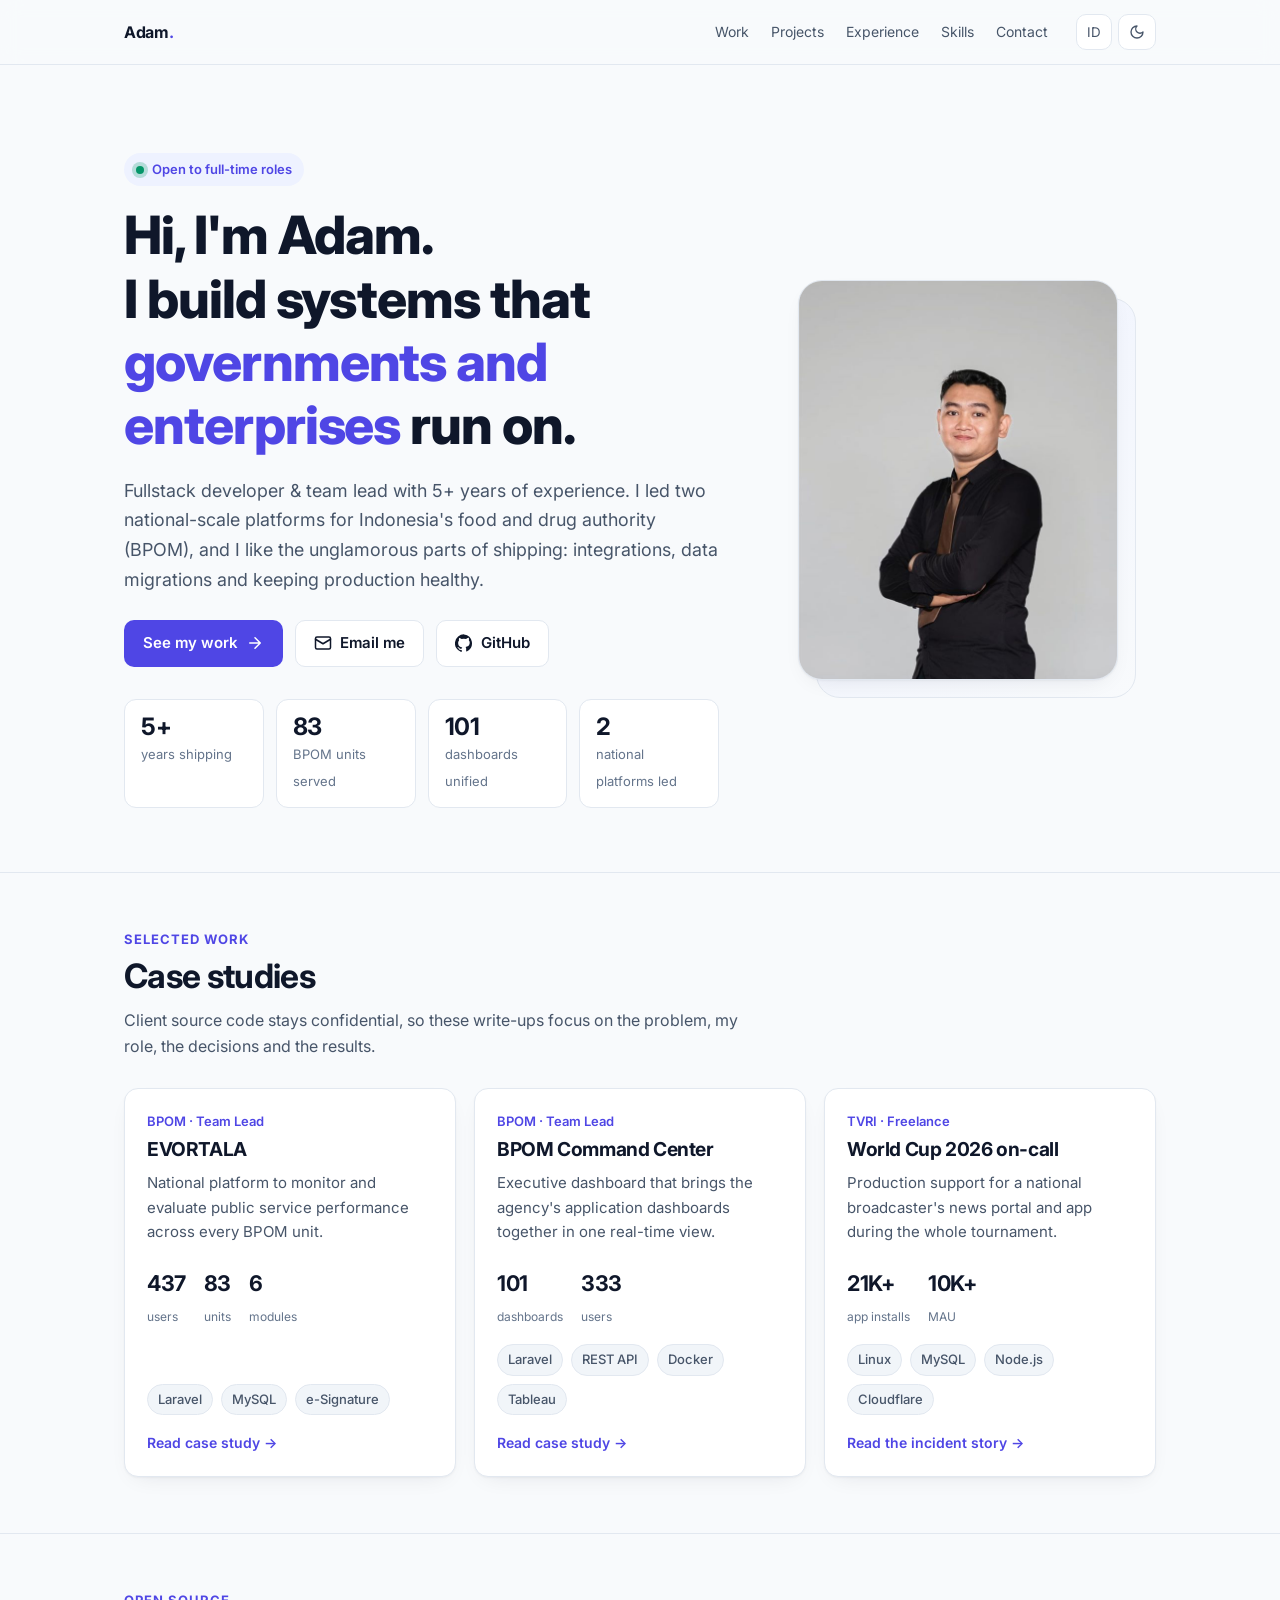
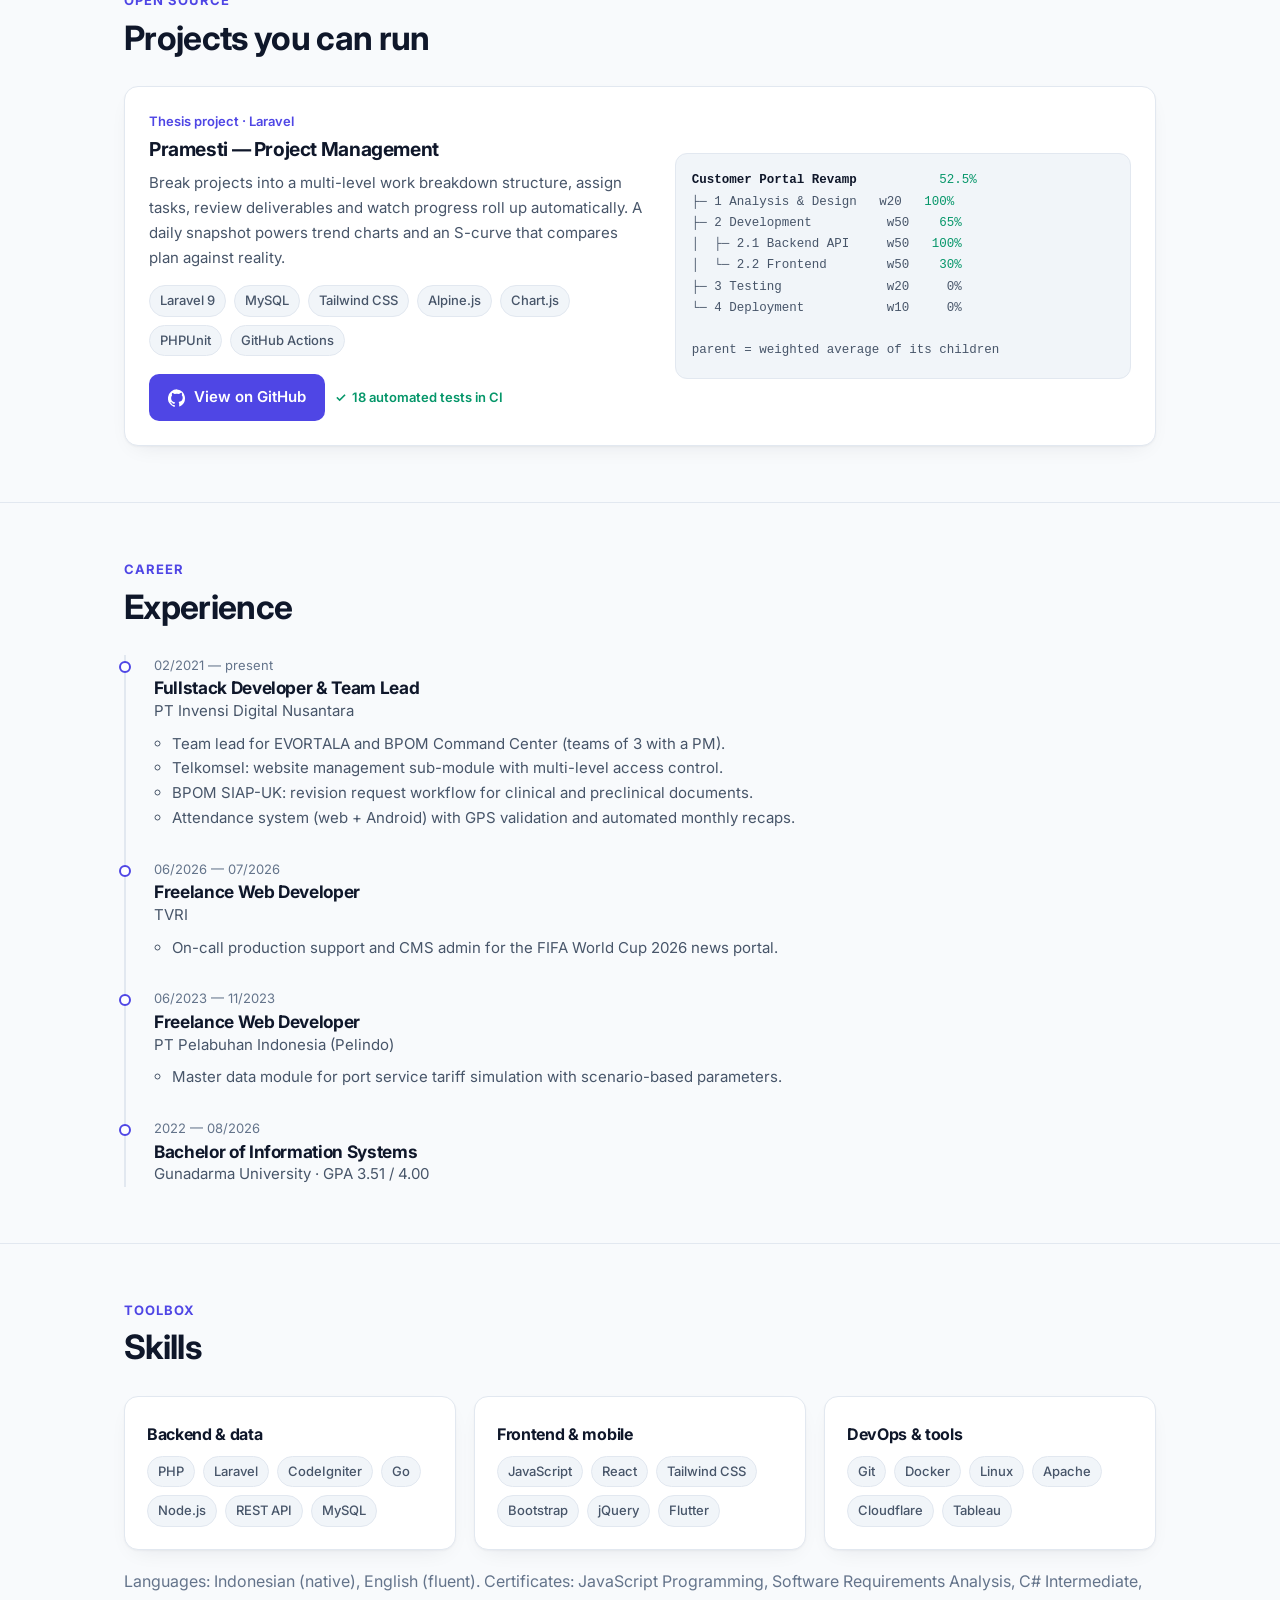
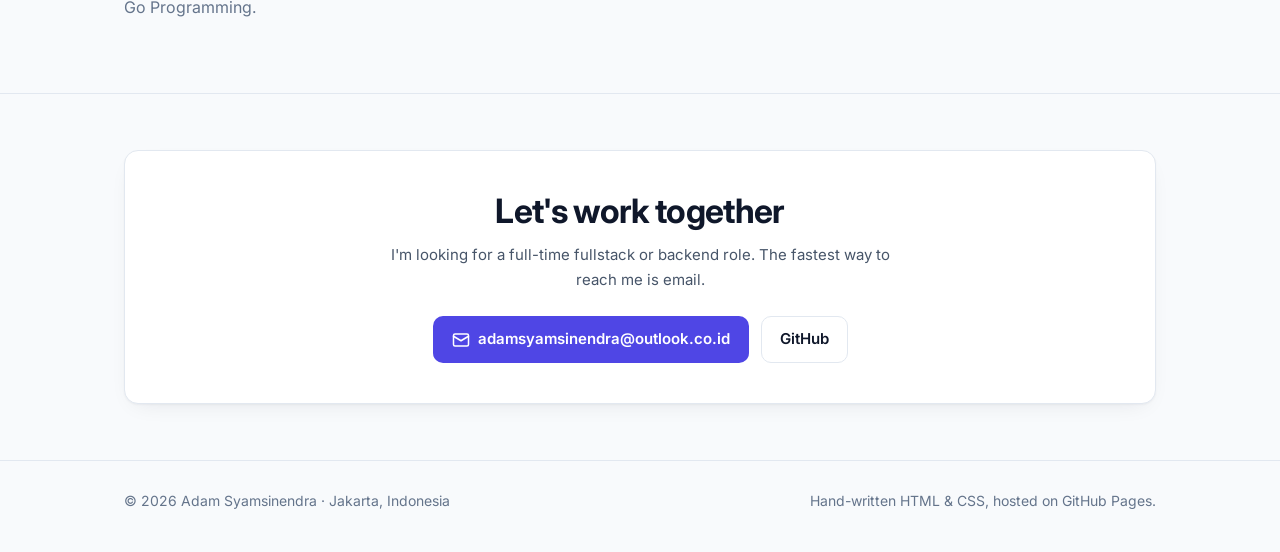
==== index.html @ 6bcafc55 "Add portfolio site with three case studies Bilingual (English / Indonesian) static site with dark mo" ====
<!DOCTYPE html>
<html lang="en">
<head>
    <meta charset="utf-8">
    <meta name="viewport" content="width=device-width, initial-scale=1">
    <title>Adam Syamsinendra · Fullstack Developer</title>
    <meta name="title-en" content="Adam Syamsinendra · Fullstack Developer">
    <meta name="title-id" content="Adam Syamsinendra · Fullstack Developer">
    <meta name="description" content="Fullstack developer and team lead from Jakarta. 5+ years building government and enterprise systems with Laravel, REST APIs and Flutter.">
    <meta property="og:title" content="Adam Syamsinendra · Fullstack Developer & Team Lead">
    <meta property="og:description" content="Government and enterprise systems for BPOM, TVRI, Telkomsel and Pelindo. Laravel · REST API · Go · Flutter.">
    <meta property="og:image" content="https://admsymsnndr1.github.io/assets/img/adam.jpg">
    <meta property="og:type" content="website">
    <link rel="icon" href="data:image/svg+xml,%3Csvg xmlns='http://www.w3.org/2000/svg' viewBox='0 0 32 32'%3E%3Crect width='32' height='32' rx='8' fill='%234f46e5'/%3E%3Ctext x='16' y='22' font-family='Arial' font-weight='700' font-size='16' text-anchor='middle' fill='white'%3EAS%3C/text%3E%3C/svg%3E">
    <link rel="preconnect" href="https://fonts.googleapis.com">
    <link rel="preconnect" href="https://fonts.gstatic.com" crossorigin>
    <link rel="stylesheet" href="https://fonts.googleapis.com/css2?family=Inter:wght@400;500;600;700;800&display=swap">
    <script>
        (function () {
            var r = document.documentElement, l = null, t = null;
            try { l = localStorage.getItem('lang'); t = localStorage.getItem('theme'); } catch (e) {}
            r.setAttribute('data-lang', l || ((navigator.language || 'en').toLowerCase().indexOf('id') === 0 ? 'id' : 'en'));
            r.setAttribute('data-theme', t || (window.matchMedia && matchMedia('(prefers-color-scheme: dark)').matches ? 'dark' : 'light'));
        })();
    </script>
    <link rel="stylesheet" href="assets/css/style.css">
</head>
<body>

<header class="site-header">
    <div class="container">
        <a href="#top" class="logo">Adam<span>.</span></a>
        <nav class="nav" aria-label="Main">
            <a href="#work"><span lang="en">Work</span><span lang="id">Studi kasus</span></a>
            <a href="#projects"><span lang="en">Projects</span><span lang="id">Proyek</span></a>
            <a href="#experience"><span lang="en">Experience</span><span lang="id">Pengalaman</span></a>
            <a href="#skills"><span lang="en">Skills</span><span lang="id">Keahlian</span></a>
            <a href="#contact"><span lang="en">Contact</span><span lang="id">Kontak</span></a>
        </nav>
        <div class="toolbar">
            <button type="button" class="icon-btn" data-lang-toggle>ID</button>
            <button type="button" class="icon-btn" data-theme-toggle aria-label="Toggle dark mode">
                <svg class="theme-light-icon" viewBox="0 0 24 24" fill="none" stroke="currentColor" stroke-width="2" stroke-linecap="round" stroke-linejoin="round" aria-hidden="true"><path d="M12 3a6 6 0 0 0 9 9 9 9 0 1 1-9-9Z"/></svg>
                <svg class="theme-dark-icon" viewBox="0 0 24 24" fill="none" stroke="currentColor" stroke-width="2" stroke-linecap="round" stroke-linejoin="round" aria-hidden="true"><circle cx="12" cy="12" r="4"/><path d="M12 2v2M12 20v2M4.93 4.93l1.41 1.41M17.66 17.66l1.41 1.41M2 12h2M20 12h2M6.34 17.66l-1.41 1.41M19.07 4.93l-1.41 1.41"/></svg>
            </button>
        </div>
    </div>
</header>

<main id="top">

    <!-- HERO -->
    <section class="hero">
        <div class="container">
            <div>
                <span class="eyebrow"><span class="dot"></span>
                    <span lang="en">Open to full-time roles</span><span lang="id">Terbuka untuk posisi full-time</span>
                </span>
                <h1>
                    <span lang="en">Hi, I'm Adam.<br>I build systems that <span class="accent">governments and enterprises</span> run on.</span>
                    <span lang="id">Halo, saya Adam.<br>Saya membangun sistem yang dipakai <span class="accent">instansi pemerintah dan perusahaan</span>.</span>
                </h1>
                <p class="lead">
                    <span lang="en">Fullstack developer &amp; team lead with 5+ years of experience. I led two national-scale platforms for Indonesia's food and drug authority (BPOM), and I like the unglamorous parts of shipping: integrations, data migrations and keeping production healthy.</span>
                    <span lang="id">Fullstack developer &amp; team lead dengan pengalaman 5+ tahun. Saya memimpin pengembangan dua platform nasional untuk BPOM, dan senang mengerjakan bagian yang sering dianggap "tidak keren": integrasi sistem, migrasi data, dan menjaga aplikasi tetap sehat di produksi.</span>
                </p>
                <div class="actions">
                    <a class="btn btn-primary" href="#work">
                        <span lang="en">See my work</span><span lang="id">Lihat studi kasus</span>
                        <svg viewBox="0 0 24 24" fill="none" stroke="currentColor" stroke-width="2" stroke-linecap="round" stroke-linejoin="round" aria-hidden="true"><path d="M5 12h14M12 5l7 7-7 7"/></svg>
                    </a>
                    <a class="btn btn-outline" href="mailto:adamsyamsinendra@outlook.co.id">
                        <svg viewBox="0 0 24 24" fill="none" stroke="currentColor" stroke-width="2" stroke-linecap="round" stroke-linejoin="round" aria-hidden="true"><rect x="2" y="4" width="20" height="16" rx="2"/><path d="m22 7-10 6L2 7"/></svg>
                        <span lang="en">Email me</span><span lang="id">Kirim email</span>
                    </a>
                    <a class="btn btn-outline" href="https://github.com/admsymsnndr1" target="_blank" rel="noopener">
                        <svg viewBox="0 0 24 24" fill="currentColor" aria-hidden="true"><path d="M12 .5a12 12 0 0 0-3.8 23.4c.6.1.8-.3.8-.6v-2c-3.3.7-4-1.6-4-1.6-.6-1.4-1.4-1.8-1.4-1.8-1-.7.1-.7.1-.7 1.2.1 1.8 1.2 1.8 1.2 1 1.8 2.8 1.3 3.5 1 .1-.8.4-1.3.7-1.6-2.7-.3-5.5-1.3-5.5-6 0-1.2.5-2.3 1.2-3.1-.1-.4-.5-1.6.1-3.2 0 0 1-.3 3.3 1.2a11.5 11.5 0 0 1 6 0C17.3 4.7 18.3 5 18.3 5c.7 1.6.2 2.8.1 3.2.8.8 1.2 1.9 1.2 3.1 0 4.6-2.8 5.6-5.5 5.9.4.4.8 1.1.8 2.2v3.3c0 .3.2.7.8.6A12 12 0 0 0 12 .5Z"/></svg>
                        GitHub
                    </a>
                </div>

                <div class="stats">
                    <div class="stat"><strong>5+</strong><span lang="en">years shipping</span><span lang="id">tahun pengalaman</span></div>
                    <div class="stat"><strong>83</strong><span lang="en">BPOM units served</span><span lang="id">unit BPOM terlayani</span></div>
                    <div class="stat"><strong>101</strong><span lang="en">dashboards unified</span><span lang="id">dashboard disatukan</span></div>
                    <div class="stat"><strong>2</strong><span lang="en">national platforms led</span><span lang="id">platform nasional dipimpin</span></div>
                </div>
            </div>

            <div class="portrait">
                <img src="assets/img/adam.jpg" alt="Portrait of Adam Syamsinendra" width="640" height="960">
            </div>
        </div>
    </section>

    <!-- CASE STUDIES -->
    <section class="section" id="work">
        <div class="container">
            <div class="section-head">
                <div class="kicker"><span lang="en">Selected work</span><span lang="id">Karya pilihan</span></div>
                <h2><span lang="en">Case studies</span><span lang="id">Studi kasus</span></h2>
                <p>
                    <span lang="en">Client source code stays confidential, so these write-ups focus on the problem, my role, the decisions and the results.</span>
                    <span lang="id">Kode sumber milik klien bersifat rahasia, jadi tulisan ini fokus pada masalah, peran saya, keputusan teknis, dan hasilnya.</span>
                </p>
            </div>

            <div class="grid grid-3">
                <a class="card" href="case-studies/evortala.html">
                    <div class="client">BPOM · Team Lead</div>
                    <h3>EVORTALA</h3>
                    <p>
                        <span lang="en">National platform to monitor and evaluate public service performance across every BPOM unit.</span>
                        <span lang="id">Platform nasional untuk memantau dan mengevaluasi kinerja pelayanan publik di seluruh unit BPOM.</span>
                    </p>
                    <div class="metric">
                        <div><strong>437</strong><span lang="en">users</span><span lang="id">pengguna</span></div>
                        <div><strong>83</strong><span lang="en">units</span><span lang="id">unit</span></div>
                        <div><strong>6</strong><span lang="en">modules</span><span lang="id">modul</span></div>
                    </div>
                    <ul class="chips"><li class="chip">Laravel</li><li class="chip">MySQL</li><li class="chip">e-Signature</li></ul>
                    <span class="more"><span lang="en">Read case study →</span><span lang="id">Baca studi kasus →</span></span>
                </a>

                <a class="card" href="case-studies/bcc.html">
                    <div class="client">BPOM · Team Lead</div>
                    <h3>BPOM Command Center</h3>
                    <p>
                        <span lang="en">Executive dashboard that brings the agency's application dashboards together in one real-time view.</span>
                        <span lang="id">Dashboard eksekutif yang menyatukan dashboard seluruh aplikasi BPOM dalam satu tampilan real-time.</span>
                    </p>
                    <div class="metric">
                        <div><strong>101</strong><span lang="en">dashboards</span><span lang="id">dashboard</span></div>
                        <div><strong>333</strong><span lang="en">users</span><span lang="id">pengguna</span></div>
                    </div>
                    <ul class="chips"><li class="chip">Laravel</li><li class="chip">REST API</li><li class="chip">Docker</li><li class="chip">Tableau</li></ul>
                    <span class="more"><span lang="en">Read case study →</span><span lang="id">Baca studi kasus →</span></span>
                </a>

                <a class="card" href="case-studies/tvri.html">
                    <div class="client">TVRI · Freelance</div>
                    <h3><span lang="en">World Cup 2026 on-call</span><span lang="id">On-call Piala Dunia 2026</span></h3>
                    <p>
                        <span lang="en">Production support for a national broadcaster's news portal and app during the whole tournament.</span>
                        <span lang="id">Production support untuk portal berita dan aplikasi lembaga penyiaran nasional selama turnamen berlangsung.</span>
                    </p>
                    <div class="metric">
                        <div><strong>21K+</strong><span lang="en">app installs</span><span lang="id">instalasi aplikasi</span></div>
                        <div><strong>10K+</strong><span>MAU</span></div>
                    </div>
                    <ul class="chips"><li class="chip">Linux</li><li class="chip">MySQL</li><li class="chip">Node.js</li><li class="chip">Cloudflare</li></ul>
                    <span class="more"><span lang="en">Read the incident story →</span><span lang="id">Baca cerita insidennya →</span></span>
                </a>
            </div>
        </div>
    </section>

    <!-- PROJECTS -->
    <section class="section" id="projects">
        <div class="container">
            <div class="section-head">
                <div class="kicker"><span lang="en">Open source</span><span lang="id">Open source</span></div>
                <h2><span lang="en">Projects you can run</span><span lang="id">Proyek yang bisa dicoba</span></h2>
            </div>

            <div class="card project">
                <div>
                    <div class="client"><span lang="en">Thesis project · Laravel</span><span lang="id">Proyek skripsi · Laravel</span></div>
                    <h3>Pramesti — Project Management</h3>
                    <p>
                        <span lang="en">Break projects into a multi-level work breakdown structure, assign tasks, review deliverables and watch progress roll up automatically. A daily snapshot powers trend charts and an S-curve that compares plan against reality.</span>
                        <span lang="id">Memecah project menjadi work breakdown structure bertingkat, membagi task, me-review deliverable, dan progresnya terhitung otomatis ke atas. Snapshot harian dipakai untuk grafik tren dan kurva-S yang membandingkan rencana dengan realisasi.</span>
                    </p>
                    <ul class="chips">
                        <li class="chip">Laravel 9</li><li class="chip">MySQL</li><li class="chip">Tailwind CSS</li>
                        <li class="chip">Alpine.js</li><li class="chip">Chart.js</li><li class="chip">PHPUnit</li><li class="chip">GitHub Actions</li>
                    </ul>
                    <div class="links">
                        <a class="btn btn-primary" href="https://github.com/admsymsnndr1/pramesti" target="_blank" rel="noopener">
                            <svg viewBox="0 0 24 24" fill="currentColor" aria-hidden="true"><path d="M12 .5a12 12 0 0 0-3.8 23.4c.6.1.8-.3.8-.6v-2c-3.3.7-4-1.6-4-1.6-.6-1.4-1.4-1.8-1.4-1.8-1-.7.1-.7.1-.7 1.2.1 1.8 1.2 1.8 1.2 1 1.8 2.8 1.3 3.5 1 .1-.8.4-1.3.7-1.6-2.7-.3-5.5-1.3-5.5-6 0-1.2.5-2.3 1.2-3.1-.1-.4-.5-1.6.1-3.2 0 0 1-.3 3.3 1.2a11.5 11.5 0 0 1 6 0C17.3 4.7 18.3 5 18.3 5c.7 1.6.2 2.8.1 3.2.8.8 1.2 1.9 1.2 3.1 0 4.6-2.8 5.6-5.5 5.9.4.4.8 1.1.8 2.2v3.3c0 .3.2.7.8.6A12 12 0 0 0 12 .5Z"/></svg>
                            <span lang="en">View on GitHub</span><span lang="id">Lihat di GitHub</span>
                        </a>
                        <span class="badge-ok">✓ <span lang="en">18 automated tests in CI</span><span lang="id">18 test otomatis di CI</span></span>
                    </div>
                </div>
                <div class="preview" aria-label="Example of the WBS progress roll-up"><b>Customer Portal Revamp</b>           <i>52.5%</i>
├─ 1 Analysis &amp; Design   w20   <i>100%</i>
├─ 2 Development          w50    <i>65%</i>
│  ├─ 2.1 Backend API     w50   <i>100%</i>
│  └─ 2.2 Frontend        w50    <i>30%</i>
├─ 3 Testing              w20     0%
└─ 4 Deployment           w10     0%

<span lang="en">parent = weighted average of its children</span><span lang="id">induk = rata-rata berbobot dari anak-anaknya</span></div>
            </div>
        </div>
    </section>

    <!-- EXPERIENCE -->
    <section class="section" id="experience">
        <div class="container">
            <div class="section-head">
                <div class="kicker"><span lang="en">Career</span><span lang="id">Karier</span></div>
                <h2><span lang="en">Experience</span><span lang="id">Pengalaman</span></h2>
            </div>

            <ol class="timeline">
                <li>
                    <div class="when">02/2021 — <span lang="en">present</span><span lang="id">sekarang</span></div>
                    <h3>Fullstack Developer &amp; Team Lead</h3>
                    <div class="where">PT Invensi Digital Nusantara</div>
                    <ul>
                        <li><span lang="en">Team lead for EVORTALA and BPOM Command Center (teams of 3 with a PM).</span><span lang="id">Team lead untuk EVORTALA dan BPOM Command Center (tim 3 orang bersama PM).</span></li>
                        <li><span lang="en">Telkomsel: website management sub-module with multi-level access control.</span><span lang="id">Telkomsel: sub-modul pengelolaan website dengan hak akses bertingkat.</span></li>
                        <li><span lang="en">BPOM SIAP-UK: revision request workflow for clinical and preclinical documents.</span><span lang="id">BPOM SIAP-UK: alur permohonan revisi dokumen klinik dan praklinik.</span></li>
                        <li><span lang="en">Attendance system (web + Android) with GPS validation and automated monthly recaps.</span><span lang="id">Sistem absensi (web + Android) dengan validasi GPS dan rekap bulanan otomatis.</span></li>
                    </ul>
                </li>
                <li>
                    <div class="when">06/2026 — 07/2026</div>
                    <h3>Freelance Web Developer</h3>
                    <div class="where">TVRI</div>
                    <ul>
                        <li><span lang="en">On-call production support and CMS admin for the FIFA World Cup 2026 news portal.</span><span lang="id">On-call production support dan admin CMS untuk portal berita Piala Dunia FIFA 2026.</span></li>
                    </ul>
                </li>
                <li>
                    <div class="when">06/2023 — 11/2023</div>
                    <h3>Freelance Web Developer</h3>
                    <div class="where">PT Pelabuhan Indonesia (Pelindo)</div>
                    <ul>
                        <li><span lang="en">Master data module for port service tariff simulation with scenario-based parameters.</span><span lang="id">Modul master data untuk simulasi tarif layanan pelabuhan dengan parameter berbasis skenario.</span></li>
                    </ul>
                </li>
                <li>
                    <div class="when">2022 — 08/2026</div>
                    <h3><span lang="en">Bachelor of Information Systems</span><span lang="id">S1 Sistem Informasi</span></h3>
                    <div class="where">Gunadarma University · GPA 3.51 / 4.00</div>
                </li>
            </ol>
        </div>
    </section>

    <!-- SKILLS -->
    <section class="section" id="skills">
        <div class="container">
            <div class="section-head">
                <div class="kicker"><span lang="en">Toolbox</span><span lang="id">Perkakas</span></div>
                <h2><span lang="en">Skills</span><span lang="id">Keahlian</span></h2>
            </div>
            <div class="grid grid-3 skills">
                <div class="card">
                    <h3><span lang="en">Backend &amp; data</span><span lang="id">Backend &amp; data</span></h3>
                    <ul class="chips"><li class="chip">PHP</li><li class="chip">Laravel</li><li class="chip">CodeIgniter</li><li class="chip">Go</li><li class="chip">Node.js</li><li class="chip">REST API</li><li class="chip">MySQL</li></ul>
                </div>
                <div class="card">
                    <h3>Frontend &amp; mobile</h3>
                    <ul class="chips"><li class="chip">JavaScript</li><li class="chip">React</li><li class="chip">Tailwind CSS</li><li class="chip">Bootstrap</li><li class="chip">jQuery</li><li class="chip">Flutter</li></ul>
                </div>
                <div class="card">
                    <h3>DevOps &amp; tools</h3>
                    <ul class="chips"><li class="chip">Git</li><li class="chip">Docker</li><li class="chip">Linux</li><li class="chip">Apache</li><li class="chip">Cloudflare</li><li class="chip">Tableau</li></ul>
                </div>
            </div>
            <p class="muted" style="margin-top:18px">
                <span lang="en">Languages: Indonesian (native), English (fluent). Certificates: JavaScript Programming, Software Requirements Analysis, C# Intermediate, Go Programming.</span>
                <span lang="id">Bahasa: Indonesia (native), Inggris (fasih). Sertifikat: JavaScript Programming, Software Requirements Analysis, C# Intermediate, Go Programming.</span>
            </p>
        </div>
    </section>

    <!-- CONTACT -->
    <section class="section" id="contact">
        <div class="container">
            <div class="card contact">
                <h2><span lang="en">Let's work together</span><span lang="id">Mari bekerja sama</span></h2>
                <p>
                    <span lang="en">I'm looking for a full-time fullstack or backend role. The fastest way to reach me is email.</span>
                    <span lang="id">Saya sedang mencari posisi full-time sebagai fullstack atau backend developer. Cara tercepat menghubungi saya adalah lewat email.</span>
                </p>
                <div class="actions">
                    <a class="btn btn-primary" href="mailto:adamsyamsinendra@outlook.co.id">
                        <svg viewBox="0 0 24 24" fill="none" stroke="currentColor" stroke-width="2" stroke-linecap="round" stroke-linejoin="round" aria-hidden="true"><rect x="2" y="4" width="20" height="16" rx="2"/><path d="m22 7-10 6L2 7"/></svg>
                        adamsyamsinendra@outlook.co.id
                    </a>
                    <a class="btn btn-outline" href="https://github.com/admsymsnndr1" target="_blank" rel="noopener">GitHub</a>
                </div>
            </div>
        </div>
    </section>
</main>

<footer class="site-footer">
    <div class="container">
        <span>© <span data-year>2026</span> Adam Syamsinendra · Jakarta, Indonesia</span>
        <span><span lang="en">Hand-written HTML &amp; CSS, hosted on GitHub Pages.</span><span lang="id">Ditulis manual dengan HTML &amp; CSS, di-hosting di GitHub Pages.</span></span>
    </div>
</footer>

<script src="assets/js/main.js"></script>
</body>
</html>
---- assets/css/style.css ----
/* ------------------------------------------------------------------
   Tokens
------------------------------------------------------------------- */
:root {
    --bg: #f8fafc;
    --surface: #ffffff;
    --surface-2: #f1f5f9;
    --border: #e2e8f0;
    --text: #0f172a;
    --text-2: #475569;
    --muted: #64748b;
    --brand: #4f46e5;
    --brand-2: #6366f1;
    --brand-soft: #eef2ff;
    --ok: #059669;
    --radius: 14px;
    --shadow: 0 1px 2px rgb(15 23 42 / 0.04), 0 8px 24px -12px rgb(15 23 42 / 0.12);
    --max: 1080px;
    color-scheme: light;
}

@media (prefers-color-scheme: dark) {
    :root:not([data-theme="light"]) {
        --bg: #0b1120;
        --surface: #111a2e;
        --surface-2: #17223a;
        --border: #23304a;
        --text: #e2e8f0;
        --text-2: #b6c2d4;
        --muted: #8392a8;
        --brand: #818cf8;
        --brand-2: #a5b4fc;
        --brand-soft: rgb(129 140 248 / 0.12);
        --ok: #34d399;
        --shadow: 0 1px 2px rgb(0 0 0 / 0.3), 0 8px 24px -12px rgb(0 0 0 / 0.5);
        color-scheme: dark;
    }
}

:root[data-theme="dark"] {
    --bg: #0b1120;
    --surface: #111a2e;
    --surface-2: #17223a;
    --border: #23304a;
    --text: #e2e8f0;
    --text-2: #b6c2d4;
    --muted: #8392a8;
    --brand: #818cf8;
    --brand-2: #a5b4fc;
    --brand-soft: rgb(129 140 248 / 0.12);
    --ok: #34d399;
    --shadow: 0 1px 2px rgb(0 0 0 / 0.3), 0 8px 24px -12px rgb(0 0 0 / 0.5);
    color-scheme: dark;
}

/* ------------------------------------------------------------------
   Language: <span lang="en">…</span><span lang="id">…</span>
------------------------------------------------------------------- */
html[data-lang="id"] [lang="en"]:not(html),
html:not([data-lang="id"]) [lang="id"]:not(html) {
    display: none !important;
}

/* ------------------------------------------------------------------
   Base
------------------------------------------------------------------- */
*,
*::before,
*::after {
    box-sizing: border-box;
}

html {
    scroll-behavior: smooth;
    scroll-padding-top: 80px;
}

body {
    margin: 0;
    background: var(--bg);
    color: var(--text);
    font: 16px/1.65 "Inter", ui-sans-serif, system-ui, -apple-system, "Segoe UI", sans-serif;
    -webkit-font-smoothing: antialiased;
}

img {
    max-width: 100%;
    display: block;
}

a {
    color: var(--brand);
    text-decoration: none;
}

a:hover {
    text-decoration: underline;
}

h1,
h2,
h3 {
    line-height: 1.2;
    letter-spacing: -0.02em;
    margin: 0;
}

p {
    margin: 0 0 1em;
}

.container {
    width: 100%;
    max-width: var(--max);
    margin: 0 auto;
    padding: 0 16px;
}

@media (min-width: 640px) {
    .container {
        padding: 0 24px;
    }
}

.muted {
    color: var(--muted);
}

/* ------------------------------------------------------------------
   Header
------------------------------------------------------------------- */
.site-header {
    position: sticky;
    top: 0;
    z-index: 10;
    background: color-mix(in srgb, var(--bg) 82%, transparent);
    backdrop-filter: blur(10px);
    border-bottom: 1px solid var(--border);
}

.site-header .container {
    display: flex;
    align-items: center;
    gap: 16px;
    height: 64px;
}

.logo {
    font-weight: 700;
    color: var(--text);
    letter-spacing: -0.02em;
}

.logo:hover {
    text-decoration: none;
}

.logo span {
    color: var(--brand);
}

.nav {
    display: none;
    gap: 22px;
    margin-left: auto;
    font-size: 14px;
}

.nav a {
    color: var(--text-2);
}

.nav a:hover {
    color: var(--text);
    text-decoration: none;
}

@media (min-width: 820px) {
    .nav {
        display: flex;
    }
}

.toolbar {
    display: flex;
    gap: 6px;
    margin-left: auto;
}

@media (min-width: 820px) {
    .toolbar {
        margin-left: 12px;
    }
}

.icon-btn {
    display: inline-flex;
    align-items: center;
    justify-content: center;
    min-width: 36px;
    height: 36px;
    padding: 0 10px;
    border: 1px solid var(--border);
    border-radius: 10px;
    background: var(--surface);
    color: var(--text-2);
    font: 600 12px/1 inherit;
    font-family: inherit;
    cursor: pointer;
}

.icon-btn:hover {
    color: var(--text);
    border-color: var(--muted);
}

.icon-btn svg {
    width: 16px;
    height: 16px;
}

.theme-dark-icon {
    display: none;
}

:root[data-theme="dark"] .theme-dark-icon {
    display: block;
}

:root[data-theme="dark"] .theme-light-icon {
    display: none;
}

/* ------------------------------------------------------------------
   Buttons, chips
------------------------------------------------------------------- */
.btn {
    display: inline-flex;
    align-items: center;
    gap: 8px;
    padding: 10px 18px;
    border-radius: 10px;
    border: 1px solid transparent;
    font-weight: 600;
    font-size: 15px;
    transition: transform 0.15s ease, background 0.15s ease;
}

.btn:hover {
    text-decoration: none;
    transform: translateY(-1px);
}

.btn svg {
    width: 18px;
    height: 18px;
}

.btn-primary {
    background: var(--brand);
    color: #fff;
}

:root[data-theme="dark"] .btn-primary {
    color: #0b1120;
}

.btn-outline {
    border-color: var(--border);
    background: var(--surface);
    color: var(--text);
}

.chips {
    display: flex;
    flex-wrap: wrap;
    gap: 8px;
    padding: 0;
    margin: 0;
    list-style: none;
}

.chip {
    padding: 4px 10px;
    border-radius: 999px;
    background: var(--surface-2);
    border: 1px solid var(--border);
    color: var(--text-2);
    font-size: 13px;
    font-weight: 500;
}

/* ------------------------------------------------------------------
   Hero
------------------------------------------------------------------- */
.hero {
    padding: 56px 0 40px;
}

.hero .container {
    display: grid;
    gap: 40px;
    align-items: center;
}

@media (min-width: 820px) {
    .hero {
        padding: 88px 0 64px;
    }

    .hero .container {
        grid-template-columns: 1.5fr 1fr;
    }
}

.eyebrow {
    display: inline-flex;
    align-items: center;
    gap: 8px;
    padding: 6px 12px;
    border-radius: 999px;
    background: var(--brand-soft);
    color: var(--brand);
    font-size: 13px;
    font-weight: 600;
}

.eyebrow .dot {
    width: 8px;
    height: 8px;
    border-radius: 50%;
    background: var(--ok);
    box-shadow: 0 0 0 4px color-mix(in srgb, var(--ok) 25%, transparent);
}

.hero h1 {
    margin-top: 18px;
    font-size: clamp(2.1rem, 5vw, 3.3rem);
    font-weight: 800;
}

.hero h1 .accent {
    color: var(--brand);
}

.hero .lead {
    margin-top: 18px;
    font-size: 1.12rem;
    color: var(--text-2);
    max-width: 620px;
}

.hero .actions {
    display: flex;
    flex-wrap: wrap;
    gap: 12px;
    margin-top: 26px;
}

.portrait {
    position: relative;
    max-width: 320px;
    margin: 0 auto;
}

.portrait img {
    width: 100%;
    height: auto;
    aspect-ratio: 4 / 5;
    object-fit: cover;
    object-position: center 15%;
    border-radius: 24px;
    border: 1px solid var(--border);
    box-shadow: var(--shadow);
    background: var(--surface-2);
}

.portrait::before {
    content: "";
    position: absolute;
    inset: 18px -18px -18px 18px;
    border-radius: 24px;
    background: linear-gradient(135deg, var(--brand-soft), transparent);
    border: 1px solid var(--border);
    z-index: -1;
}

.stats {
    display: grid;
    grid-template-columns: repeat(2, 1fr);
    gap: 12px;
    margin-top: 32px;
}

@media (min-width: 640px) {
    .stats {
        grid-template-columns: repeat(4, 1fr);
    }
}

.stat {
    padding: 14px 16px;
    border-radius: 12px;
    background: var(--surface);
    border: 1px solid var(--border);
}

.stat strong {
    display: block;
    font-size: 1.5rem;
    line-height: 1.1;
    letter-spacing: -0.02em;
}

.stat span {
    font-size: 13px;
    color: var(--muted);
}

/* ------------------------------------------------------------------
   Sections
------------------------------------------------------------------- */
.section {
    padding: 56px 0;
    border-top: 1px solid var(--border);
}

.section-head {
    margin-bottom: 28px;
}

.section-head .kicker {
    font-size: 13px;
    font-weight: 700;
    letter-spacing: 0.08em;
    text-transform: uppercase;
    color: var(--brand);
}

.section-head h2 {
    margin-top: 6px;
    font-size: clamp(1.6rem, 3vw, 2.1rem);
}

.section-head p {
    margin-top: 10px;
    color: var(--text-2);
    max-width: 640px;
}

/* ------------------------------------------------------------------
   Cards
------------------------------------------------------------------- */
.grid {
    display: grid;
    gap: 18px;
}

@media (min-width: 760px) {
    .grid-3 {
        grid-template-columns: repeat(3, 1fr);
    }

    .grid-2 {
        grid-template-columns: repeat(2, 1fr);
    }
}

.card {
    display: flex;
    flex-direction: column;
    padding: 22px;
    border-radius: var(--radius);
    background: var(--surface);
    border: 1px solid var(--border);
    box-shadow: var(--shadow);
    color: var(--text);
}

a.card {
    transition: transform 0.15s ease, border-color 0.15s ease;
}

a.card:hover {
    text-decoration: none;
    transform: translateY(-3px);
    border-color: var(--brand);
}

.card .client {
    font-size: 13px;
    font-weight: 600;
    color: var(--brand);
}

.card h3 {
    margin-top: 6px;
    font-size: 1.2rem;
}

.card p {
    margin-top: 10px;
    color: var(--text-2);
    font-size: 15px;
}

.card .metric {
    display: flex;
    gap: 18px;
    margin: 6px 0 16px;
}

.card .metric strong {
    display: block;
    font-size: 1.35rem;
    letter-spacing: -0.02em;
}

.card .metric span {
    font-size: 12px;
    color: var(--muted);
}

.card .chips {
    margin-top: auto;
}

.card .more {
    margin-top: 16px;
    font-weight: 600;
    font-size: 14px;
    color: var(--brand);
}

/* project card with preview */
.project {
    display: grid;
    gap: 24px;
    padding: 24px;
}

@media (min-width: 860px) {
    .project {
        grid-template-columns: 1.1fr 1fr;
        align-items: center;
    }
}

.project .links {
    display: flex;
    flex-wrap: wrap;
    gap: 10px;
    margin-top: 18px;
}

.preview {
    border-radius: 12px;
    border: 1px solid var(--border);
    background: var(--surface-2);
    padding: 16px;
    font-family: ui-monospace, SFMono-Regular, Menlo, Consolas, monospace;
    font-size: 12.5px;
    line-height: 1.7;
    color: var(--text-2);
    overflow-x: auto;
    white-space: pre;
}

.preview b {
    color: var(--text);
    font-weight: 600;
}

.preview i {
    font-style: normal;
    color: var(--ok);
}

.badge-ok {
    display: inline-flex;
    align-items: center;
    gap: 6px;
    font-size: 13px;
    font-weight: 600;
    color: var(--ok);
}

/* ------------------------------------------------------------------
   Timeline
------------------------------------------------------------------- */
.timeline {
    position: relative;
    margin: 0;
    padding: 0;
    list-style: none;
}

.timeline > li {
    position: relative;
    padding: 0 0 28px 28px;
    border-left: 2px solid var(--border);
}

.timeline > li:last-child {
    padding-bottom: 0;
}

.timeline > li::before {
    content: "";
    position: absolute;
    left: -7px;
    top: 6px;
    width: 12px;
    height: 12px;
    border-radius: 50%;
    background: var(--surface);
    border: 2px solid var(--brand);
}

.timeline .when {
    font-size: 13px;
    color: var(--muted);
}

.timeline h3 {
    margin-top: 2px;
    font-size: 1.08rem;
}

.timeline .where {
    color: var(--text-2);
    font-size: 15px;
}

.timeline ul {
    margin: 8px 0 0;
    padding-left: 18px;
    color: var(--text-2);
    font-size: 15px;
}

/* ------------------------------------------------------------------
   Skills
------------------------------------------------------------------- */
.skills h3 {
    font-size: 1rem;
    margin-bottom: 12px;
}

/* ------------------------------------------------------------------
   Contact & footer
------------------------------------------------------------------- */
.contact {
    text-align: center;
    padding: 40px 24px;
}

.contact h2 {
    font-size: clamp(1.6rem, 3vw, 2.1rem);
}

.contact p {
    margin: 12px auto 24px;
    max-width: 520px;
    color: var(--text-2);
}

.contact .actions {
    display: flex;
    flex-wrap: wrap;
    justify-content: center;
    gap: 12px;
}

.site-footer {
    padding: 28px 0 40px;
    border-top: 1px solid var(--border);
    color: var(--muted);
    font-size: 14px;
}

.site-footer .container {
    display: flex;
    flex-wrap: wrap;
    gap: 12px;
    justify-content: space-between;
}

/* ------------------------------------------------------------------
   Case study page
------------------------------------------------------------------- */
.case-hero {
    padding: 48px 0 28px;
}

.back {
    display: inline-flex;
    align-items: center;
    gap: 6px;
    font-size: 14px;
    font-weight: 600;
}

.case-hero h1 {
    margin-top: 18px;
    font-size: clamp(1.9rem, 4.5vw, 2.8rem);
    font-weight: 800;
}

.case-hero .lead {
    margin-top: 14px;
    font-size: 1.1rem;
    color: var(--text-2);
    max-width: 720px;
}

.facts {
    display: grid;
    grid-template-columns: repeat(2, 1fr);
    gap: 12px;
    margin-top: 28px;
}

@media (min-width: 760px) {
    .facts {
        grid-template-columns: repeat(4, 1fr);
    }
}

.facts div {
    padding: 14px 16px;
    border-radius: 12px;
    background: var(--surface);
    border: 1px solid var(--border);
}

.facts dt {
    font-size: 12px;
    font-weight: 600;
    text-transform: uppercase;
    letter-spacing: 0.06em;
    color: var(--muted);
}

.facts dd {
    margin: 4px 0 0;
    font-weight: 600;
}

.prose {
    max-width: 760px;
    padding-top: 12px;
    padding-bottom: 56px;
}

.prose h2 {
    margin: 40px 0 12px;
    font-size: 1.45rem;
}

.prose p,
.prose li {
    color: var(--text-2);
}

.prose ul {
    padding-left: 20px;
}

.prose li {
    margin-bottom: 8px;
}

.prose strong {
    color: var(--text);
}

.callout {
    margin: 20px 0;
    padding: 16px 18px;
    border-radius: 12px;
    background: var(--brand-soft);
    border-left: 3px solid var(--brand);
    color: var(--text-2);
}

.diagram {
    margin: 20px 0;
    padding: 18px;
    border-radius: 12px;
    background: var(--surface);
    border: 1px solid var(--border);
    overflow-x: auto;
}

.diagram svg {
    min-width: 560px;
    width: 100%;
    height: auto;
}

.diagram text {
    fill: var(--text);
    font: 600 13px "Inter", system-ui, sans-serif;
}

.diagram .sub {
    fill: var(--muted);
    font-weight: 500;
    font-size: 11.5px;
}

.diagram .box {
    fill: var(--surface-2);
    stroke: var(--border);
}

.diagram .box-brand {
    fill: var(--brand-soft);
    stroke: var(--brand);
}

.diagram .line {
    stroke: var(--muted);
    stroke-width: 1.5;
    fill: none;
}

.diagram .arrow {
    fill: var(--muted);
}

.note {
    font-size: 13px;
    color: var(--muted);
}

.next-case {
    display: flex;
    flex-wrap: wrap;
    justify-content: space-between;
    gap: 12px;
    padding: 24px 0 56px;
    border-top: 1px solid var(--border);
}

/* ------------------------------------------------------------------
   Motion
------------------------------------------------------------------- */
@media (prefers-reduced-motion: reduce) {
    html {
        scroll-behavior: auto;
    }

    .btn,
    a.card {
        transition: none;
    }
}
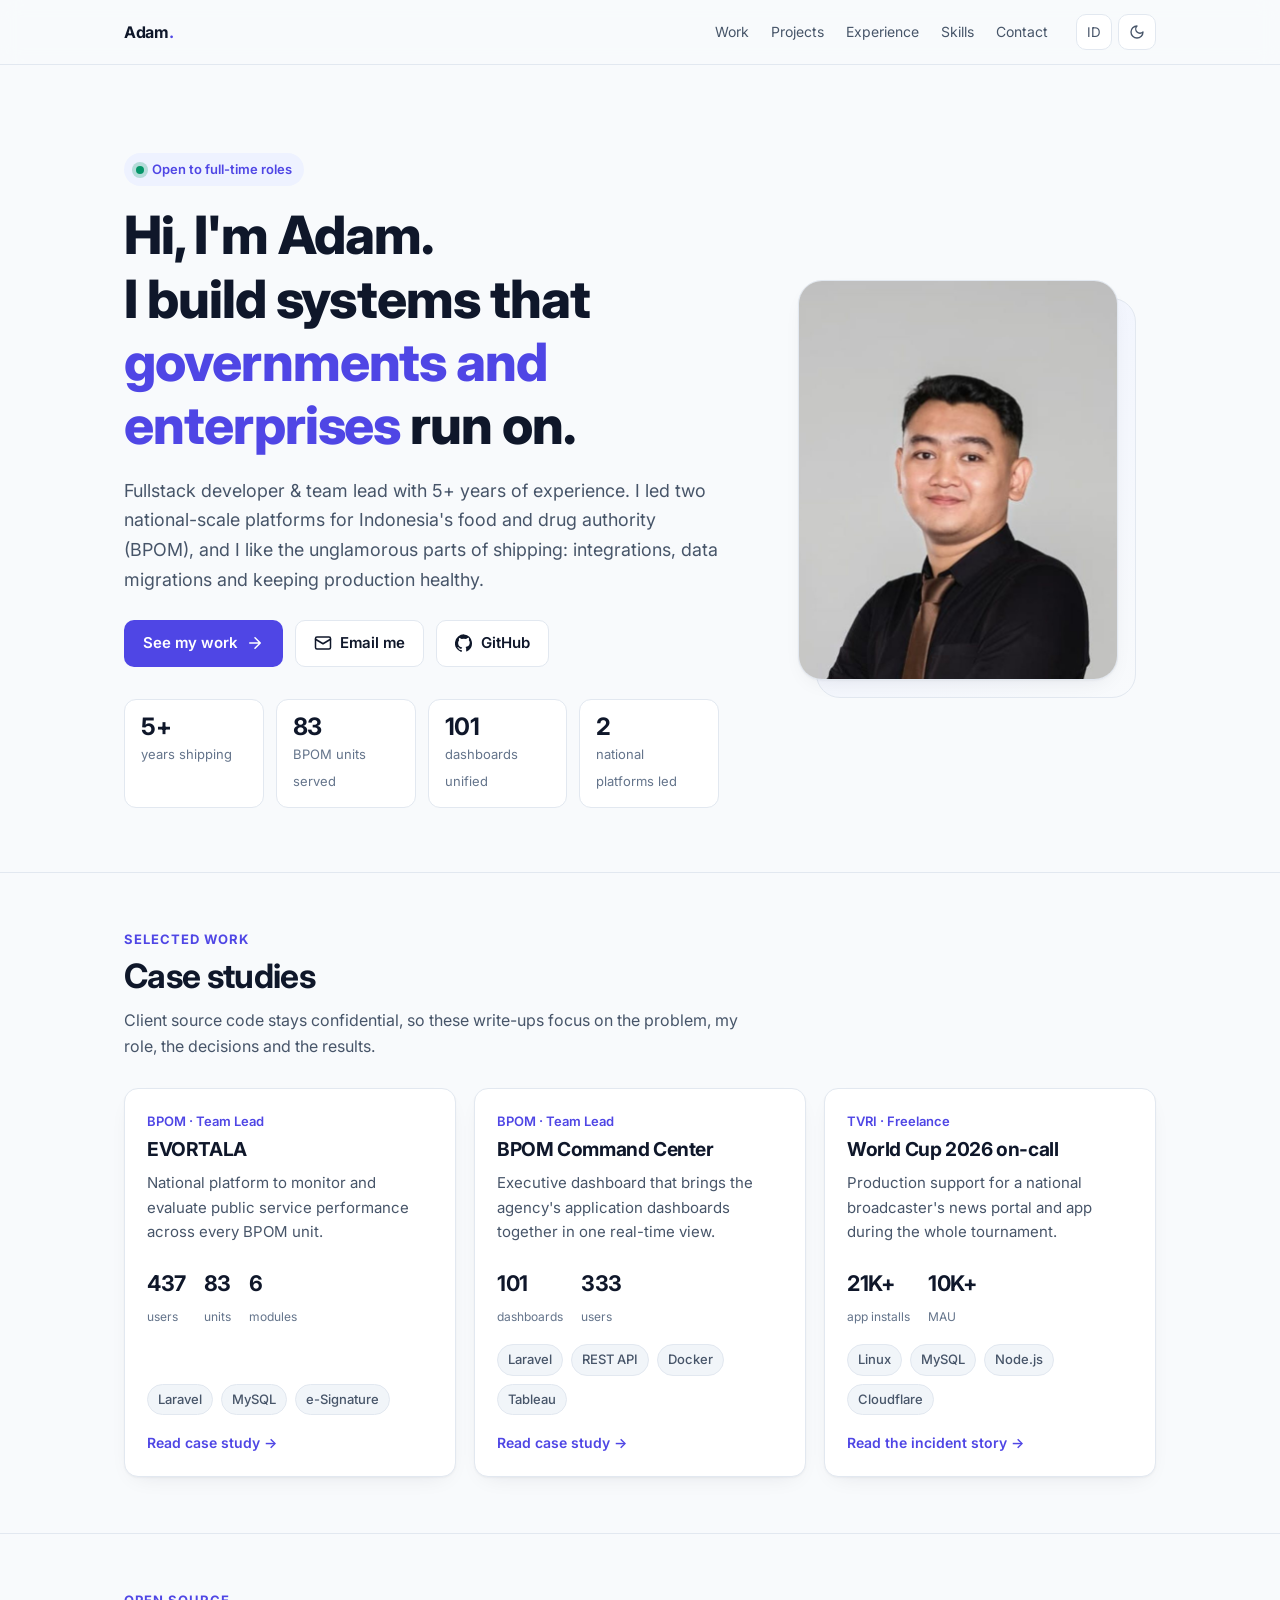
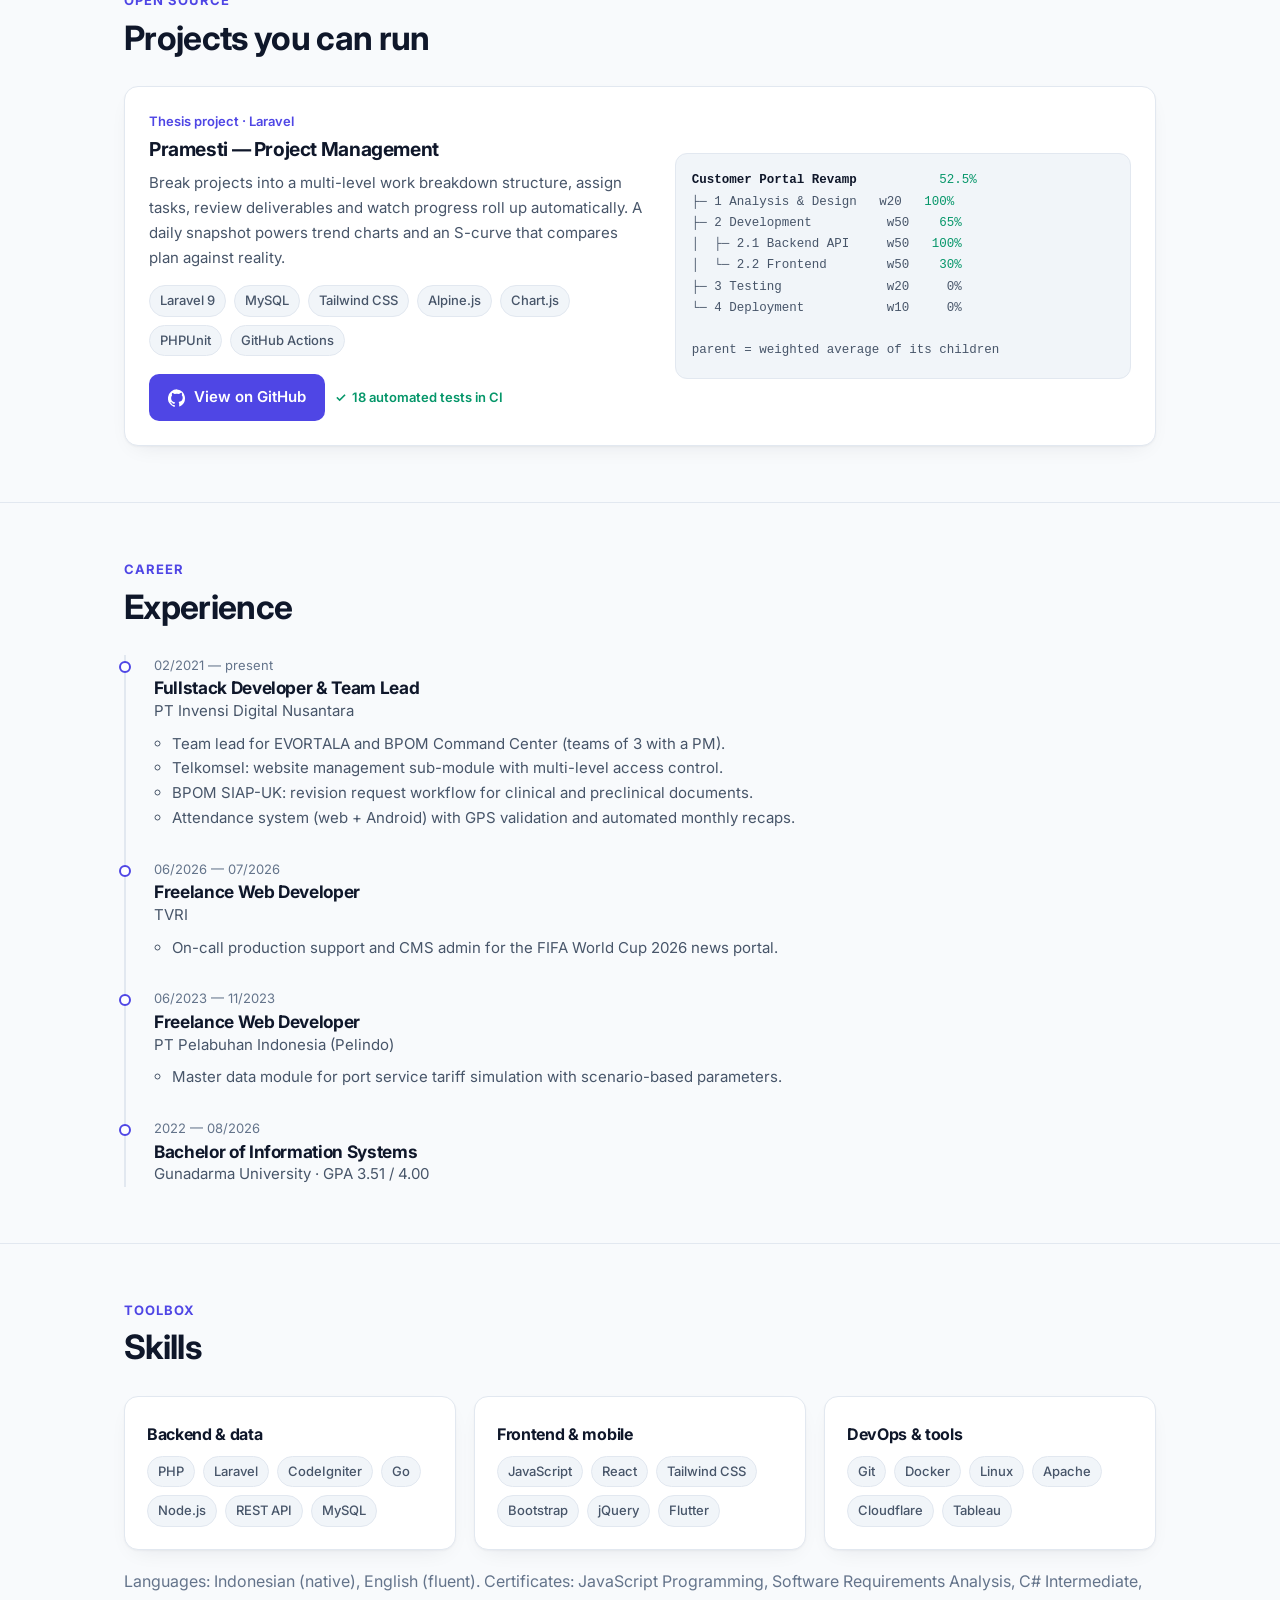
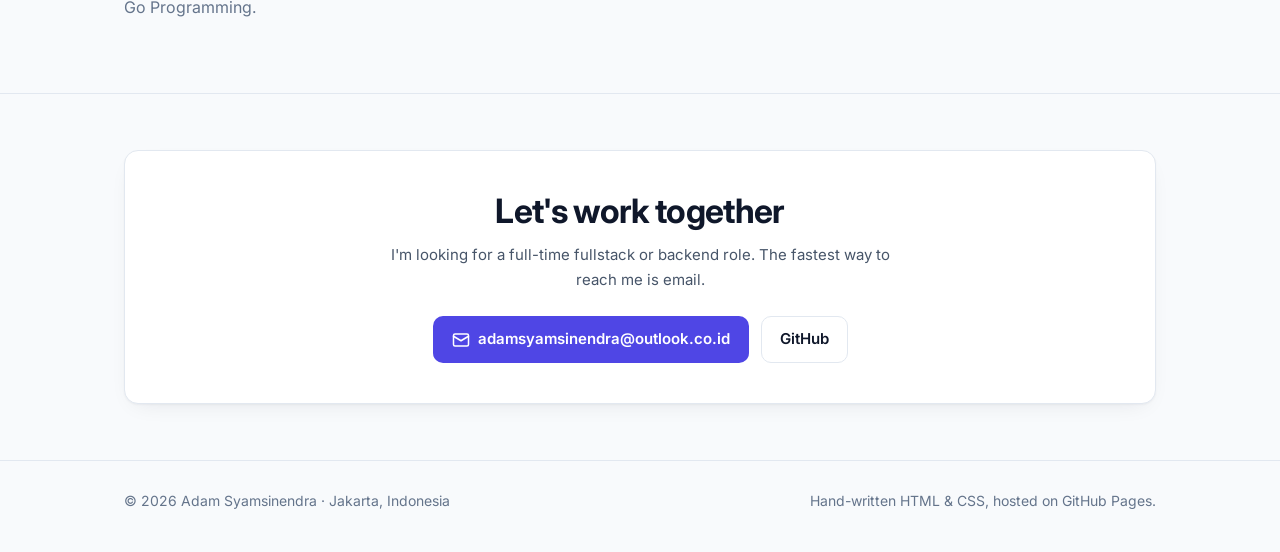
==== commit b163bd72: "Crop portrait to a half-body shot Co-Authored-By: Claude Opus 5.5 <noreply@anthropic.com>" ====
--- a/index.html
+++ b/index.html
@@ -88,7 +88,7 @@
             </div>
 
             <div class="portrait">
-                <img src="assets/img/adam.jpg" alt="Portrait of Adam Syamsinendra" width="640" height="960">
+                <img src="assets/img/adam.jpg" alt="Portrait of Adam Syamsinendra" width="640" height="800">
             </div>
         </div>
     </section>
--- a/assets/css/style.css
+++ b/assets/css/style.css
@@ -368,7 +368,7 @@
     height: auto;
     aspect-ratio: 4 / 5;
     object-fit: cover;
-    object-position: center 15%;
+    object-position: center;
     border-radius: 24px;
     border: 1px solid var(--border);
     box-shadow: var(--shadow);
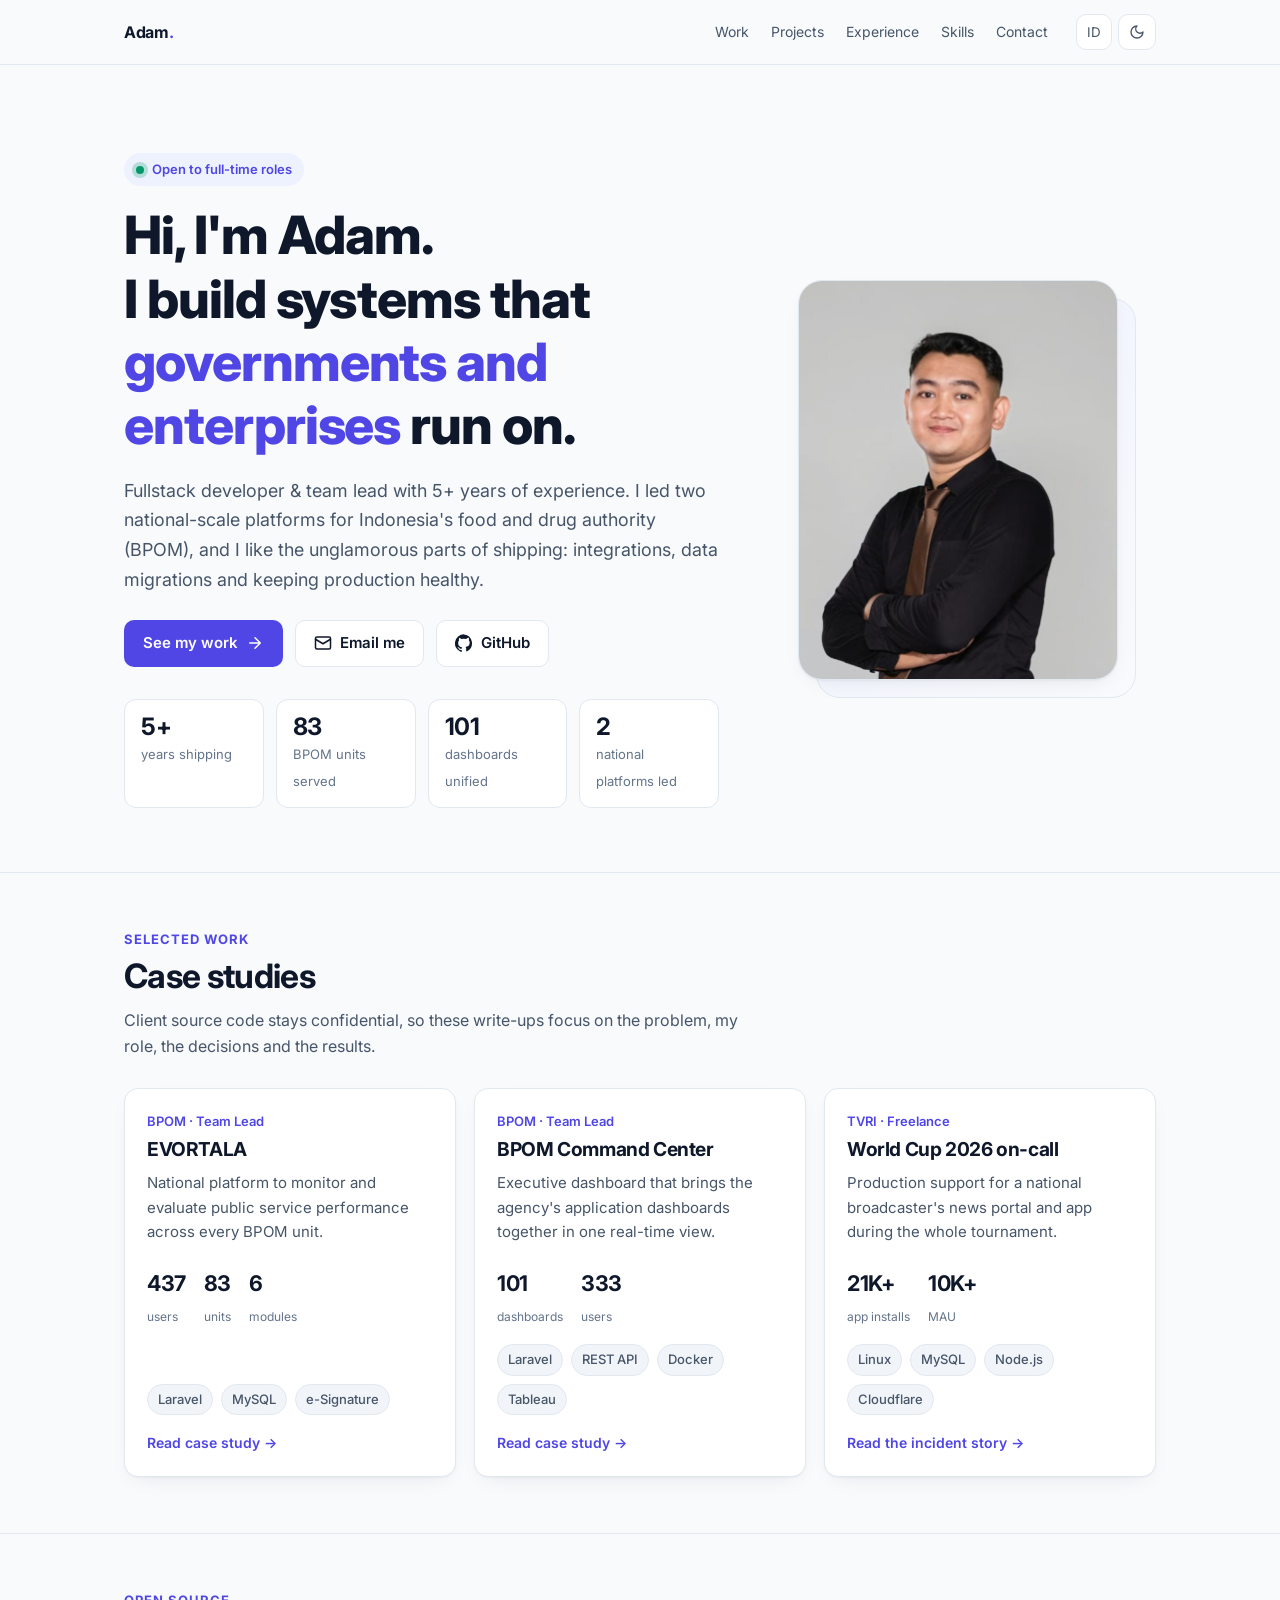
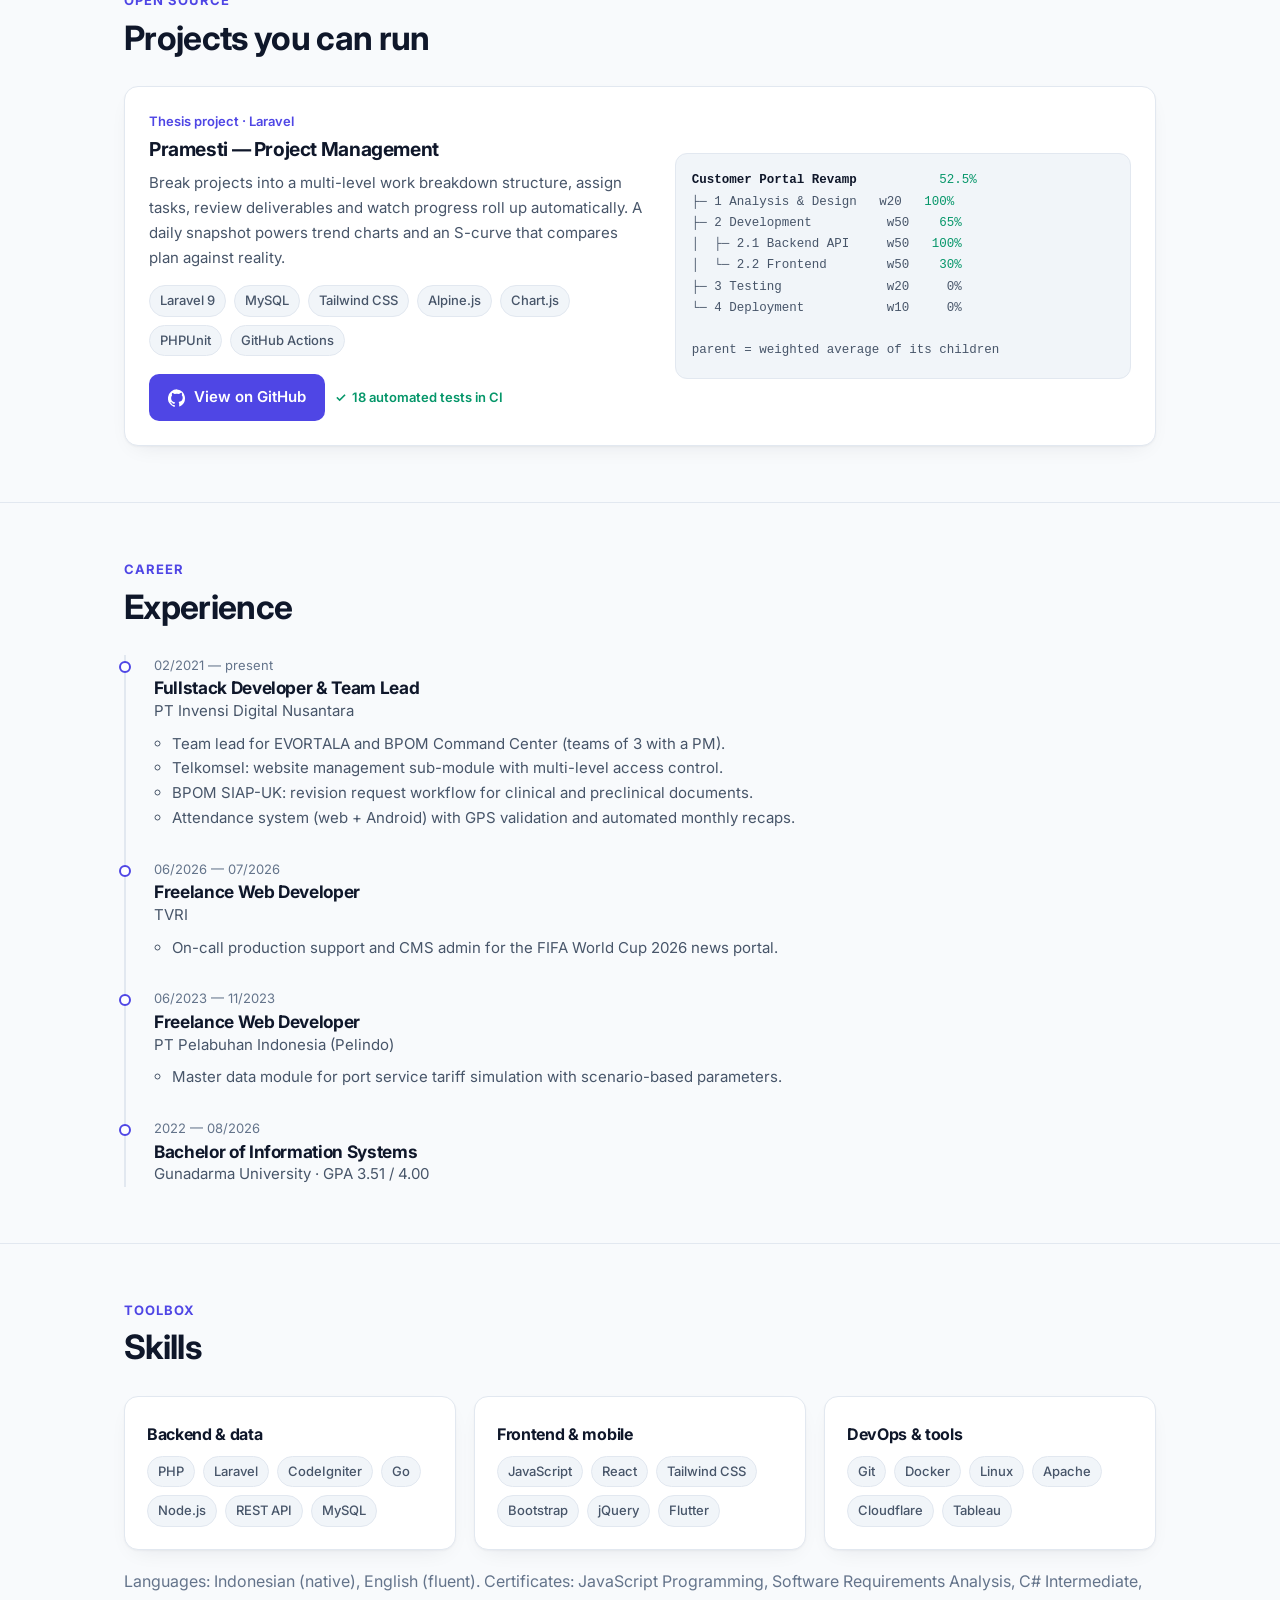
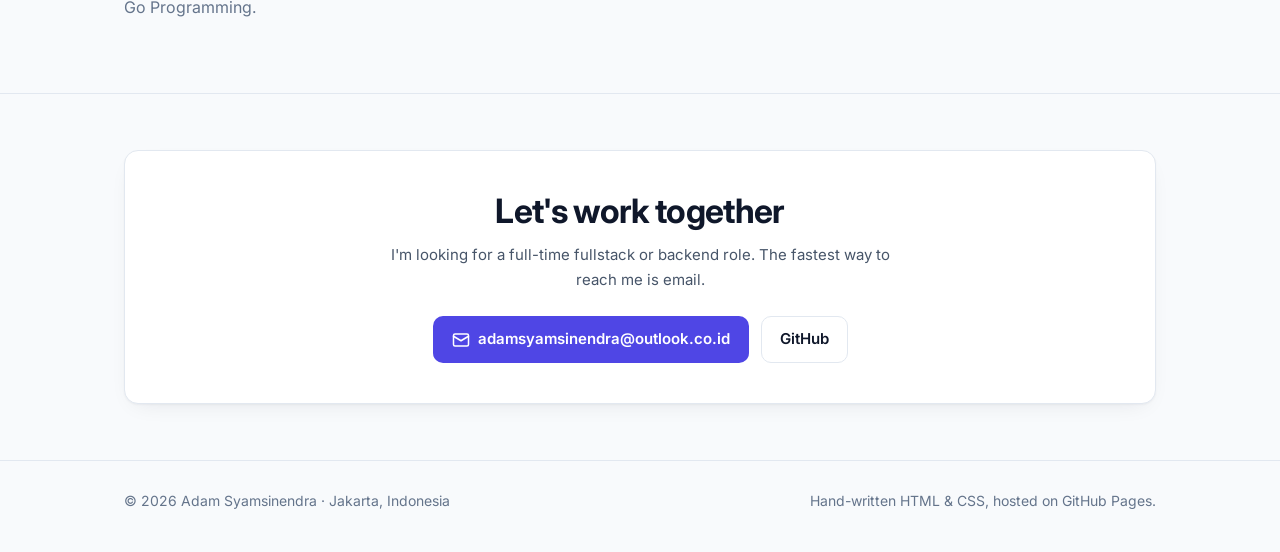
==== commit ebef96c1: "Show the portrait down to just below the crossed arms Also version the image URL so browsers drop th" ====
--- a/index.html
+++ b/index.html
@@ -88,7 +88,7 @@
             </div>
 
             <div class="portrait">
-                <img src="assets/img/adam.jpg" alt="Portrait of Adam Syamsinendra" width="640" height="800">
+                <img src="assets/img/adam.jpg?v=3" alt="Portrait of Adam Syamsinendra" width="640" height="800">
             </div>
         </div>
     </section>
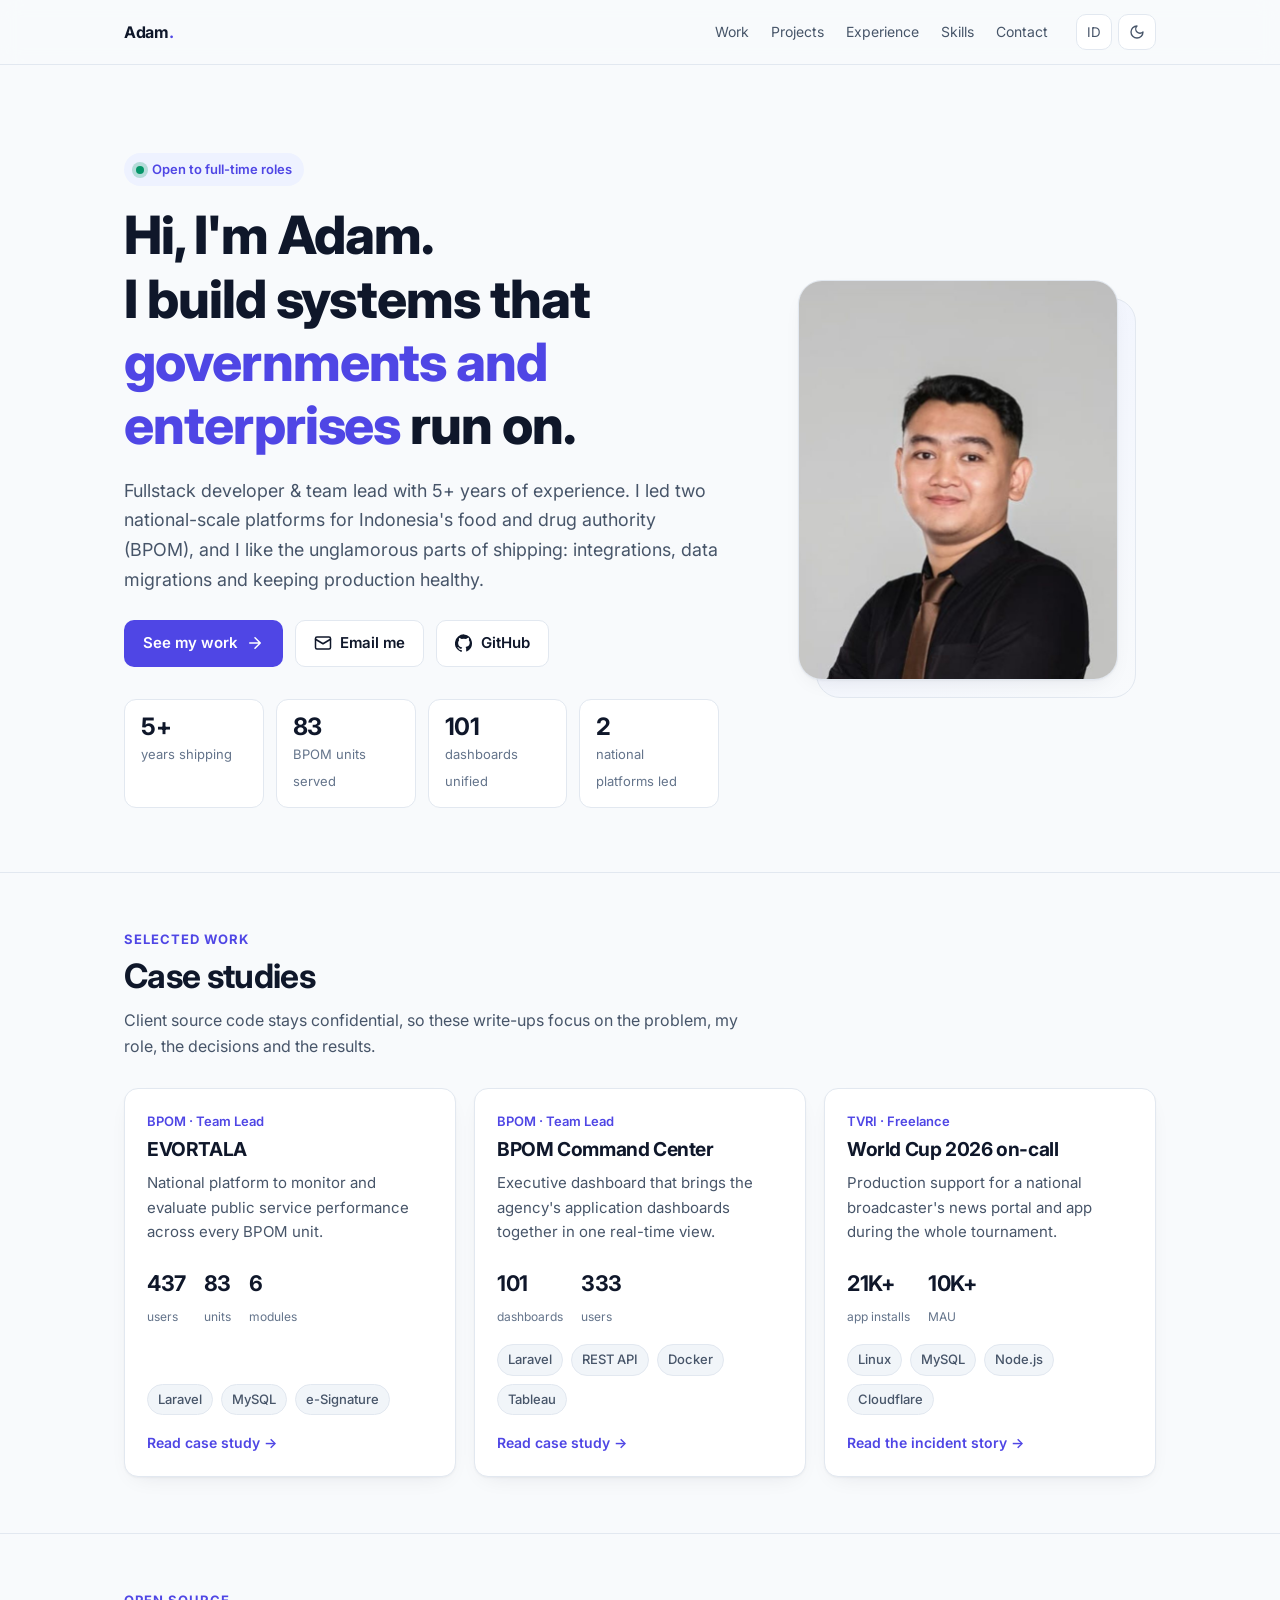
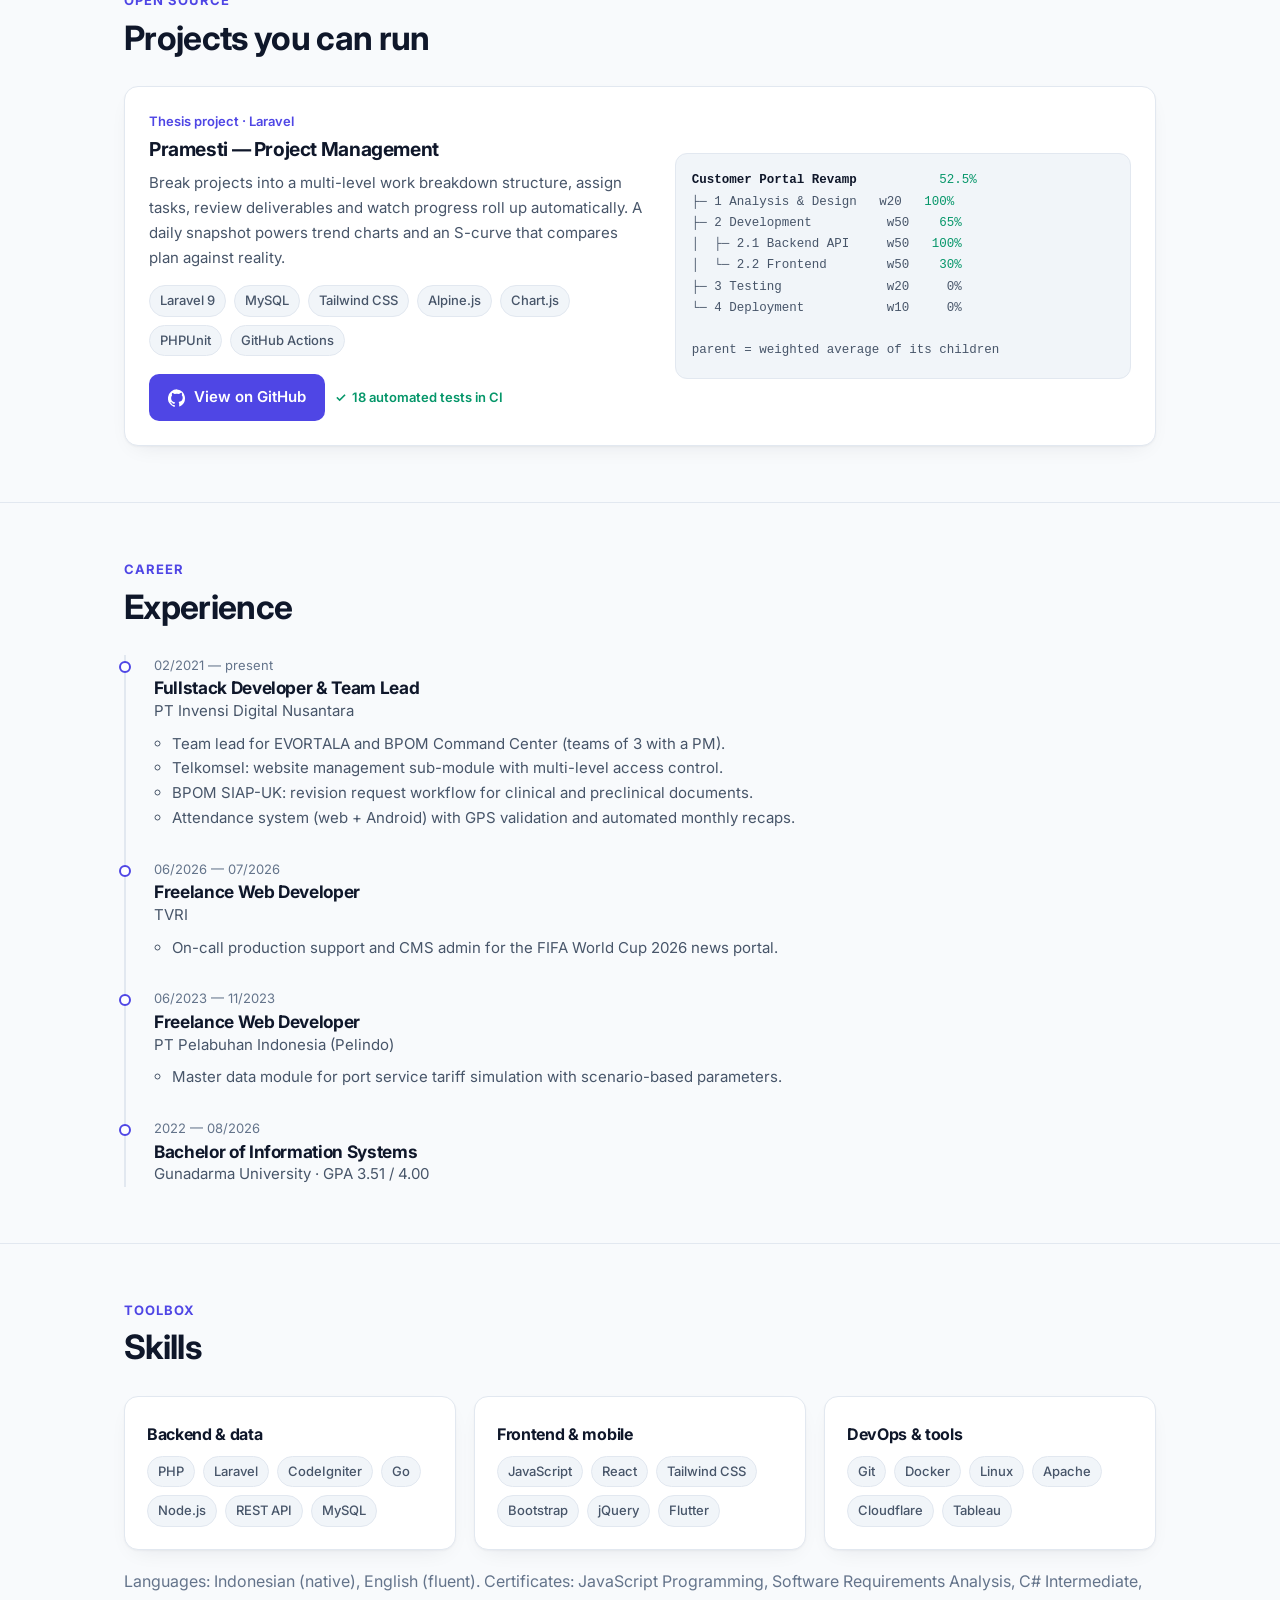
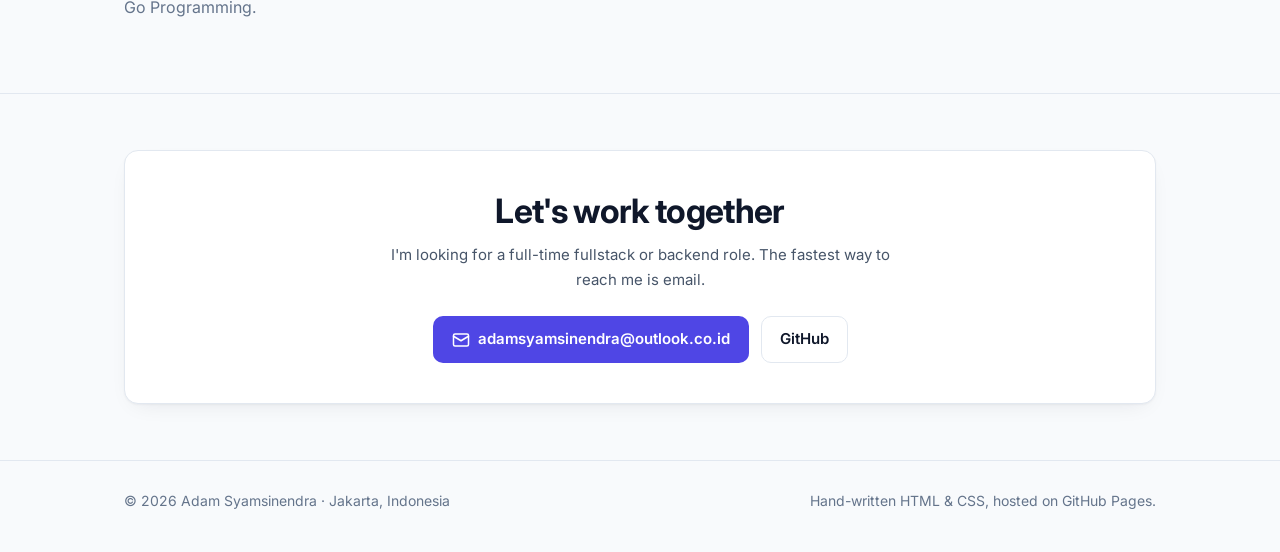
==== commit 80641400: "Go back to the half-body portrait without the crossed arms Co-Authored-By: Claude Opus 5.5 <noreply@" ====
--- a/index.html
+++ b/index.html
@@ -88,7 +88,7 @@
             </div>
 
             <div class="portrait">
-                <img src="assets/img/adam.jpg?v=3" alt="Portrait of Adam Syamsinendra" width="640" height="800">
+                <img src="assets/img/adam.jpg?v=4" alt="Portrait of Adam Syamsinendra" width="640" height="800">
             </div>
         </div>
     </section>
